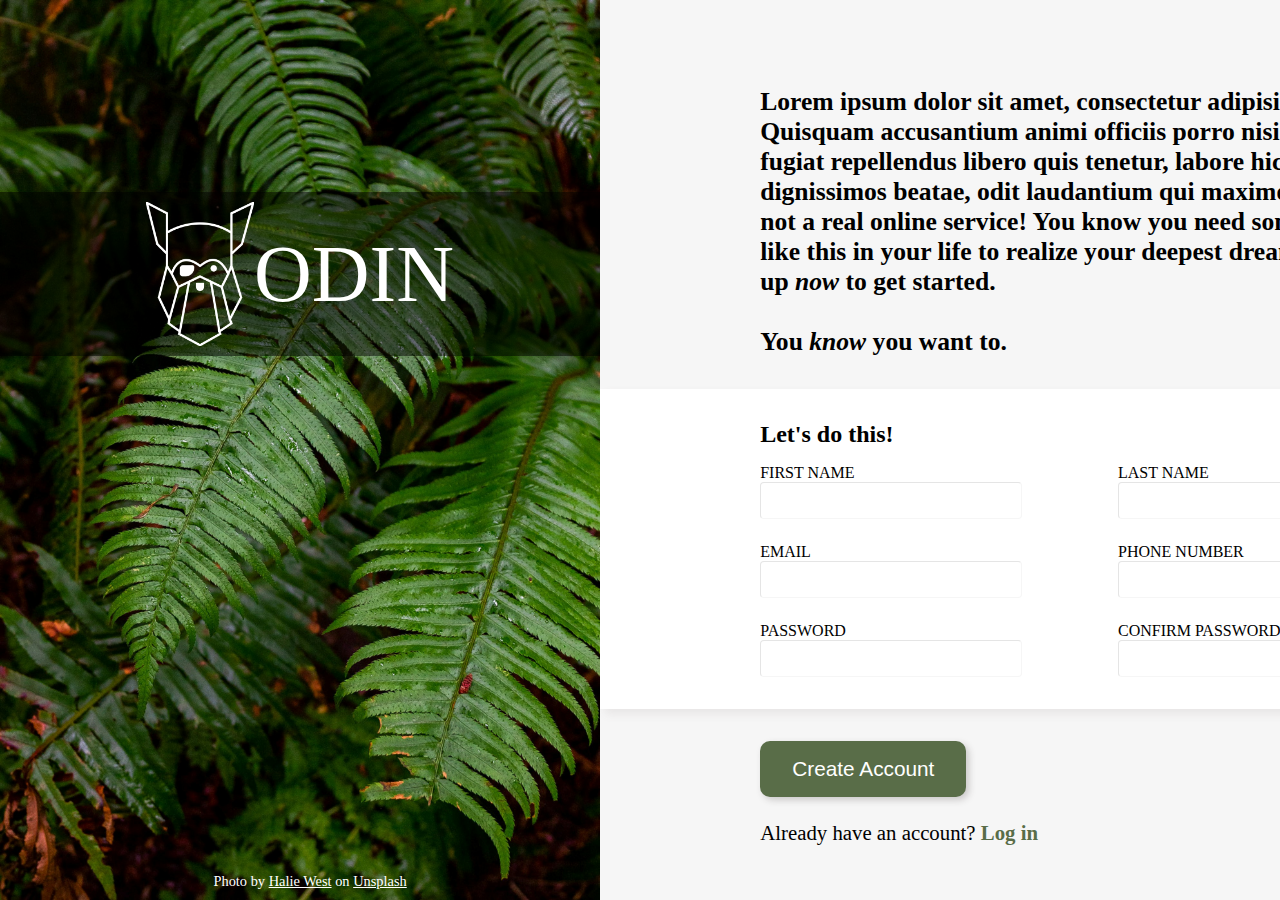
==== index.html @ 570ad026 "Everything except import of fonts" ====
<!DOCTYPE html>
<html lang="en">
<head>
    <meta charset="UTF-8">
    <meta name="viewport" content="width=device-width, initial-scale=1.0">
    <title>Document</title>
    <link rel="stylesheet" href="styles.css">
</head>
<body>
    <div class="img-wrap">
        <img src="bg.jpg" alt="leaves" id="bg">
        <div class="banner">
            <img src="odin-lined.png" id="odin-banner">
            <div id="banner-text">ODIN</div>
        </div>
        <div class="footer">
            Photo by <a href="https://www.instagram.com/haleywestco/?hl=en"><u>Halie West</u></a> on <a href="www.youtube.com"><u>Unsplash</u></a>
        </div>
    </div>

    <div class="right">
        <div class="words">
            Lorem ipsum dolor sit amet, consectetur adipisicing elit. Quisquam accusantium animi officiis porro nisi itaque fugiat repellendus libero quis tenetur, labore hic quas vel dignissimos beatae, odit laudantium qui maxime?
            This is not a real online service! You know you need something like this in your life to realize your deepest dreams. Sign up <i>now</i> to get started.
            <br> 
            <br> 
            You <i>know</i> you want to.
        </div>

        <div class="form"> 
            <div id="dothis">Let's do this!</div>
            <form action="#" method="post">
                <div>
                <div class="name">
                    <div>
                        <label for="first_name">FIRST NAME</label>
                        <br>
                        <input type="text" id="first_name">
                    </div>

                    <div>
                        <label for="last_name">LAST NAME</label>
                        <br>
                        <input type="text" id="last_name">
                    </div>
                </div>
                <div class="contact">
                    <div>
                        <label for="email">EMAIL</label>
                        <br>
                        <input type="email" id="email">
                    </div>

                    <div>
                        <label for="phone_number">PHONE NUMBER</label>
                        <br>
                        <input type="tel" id="phone_number">
                    </div>
                </div>
                <div class="passwords">
                    <div>
                        <label for="paswd">PASSWORD</label>
                        <br>
                        <input type="password" name="paswd" id="paswd">
                    </div>
                    <div>
                        <label for="conf_paswd">CONFIRM PASSWORD</label>
                        <br>
                        <input type="password" name="conf_paswd" id="conf_paswd">
                    </div>
                </div>
                </div>
            </form>
        </div>

        <div class="interact">
            <button type="button">Create Account</button>
            <div>
                Already have an account? <div>Log in</div>
            </div>
        </div>



    </div>

    
</body>
</html>
---- styles.css ----
body {
    margin: 0;
    height: 100%;
    display: flex;
}


/* Left section */
.img-wrap {
    display: flex;
    position: relative;
}

#bg {
    max-height: 100vh;
}

.banner {
    position: absolute;
    display: flex;
    top: 12rem;
    width: 100%;
    padding: 10px;
    box-sizing:border-box;
    background-color: rgb(0,0,0,50%);
    align-items: center;
    justify-content: center;
    font-size: 5rem;
    color: white;
}

#odin-banner {
    height: 9rem;
}

a {
    text-decoration: none;
    color: white;
}

a:visited {
    color: antiquewhite;
}

.footer {
    position: absolute;
    padding: 10px;
    bottom: 0;
    width: 100%;
    text-align: center;
    color: white;
    font-size: 0.9rem;
}

.right {
    display: flex;
    flex-direction: column;
    justify-content: center;
    background-color: rgb(211,211,211, 0.2);
    /* gap: 4rem; */
    --margin-val: 15rem;
    --padding-val: 4rem;
}

.words {
    font-size: 1.6rem;
    padding: 2rem 5rem 2rem 10rem;
    margin-right: var(--margin-value);
    font-weight: bold;
}

.form {
    background-color: white;
    display: flex;
    flex-direction: column;
    padding: 2rem 5rem 2rem 10rem;
    gap: 1rem;
    box-shadow: 5px 5px 9px rgb(231, 229, 229);
}


#dothis {
    font-size: 1.5rem;
    font-weight: bold;
}

.passwords, .contact, .name {
    display: flex;
    gap: 6rem;
}

form > div {
    display: flex;
    flex-direction: column;
    gap: 1.5rem;
}


input {
    font-size: 1.2rem;
    border-radius: 4px;
    padding: 0.4rem;
    border-color: rgb(211,211,211, 0.2);
    border-width: 1px;
    /* border-color: grey; */
}

input:focus { 
    outline: none !important;
    border-color: rgb(0,52,240);
    border-width: 1.5px;
    box-shadow: 3px 3px 7px rgb(202, 200, 200);
}


.interact {
    margin-top: 2rem; 
    margin-left: 10rem;
}

button {
    padding: 1rem 2rem 1rem 2rem;
    border-radius: 10px;
    border: none;
    background-color: #596D48;
    color: white;
    box-shadow: 3px 3px 7px rgb(202, 200, 200);
    font-size: 1.3rem;
}

.interact > div {
    font-size: 1.3rem;
    margin-top: 1.5rem;
}

.interact > div > div {
    display: inline;
    font-weight: bold;
    color: #596D48;
}
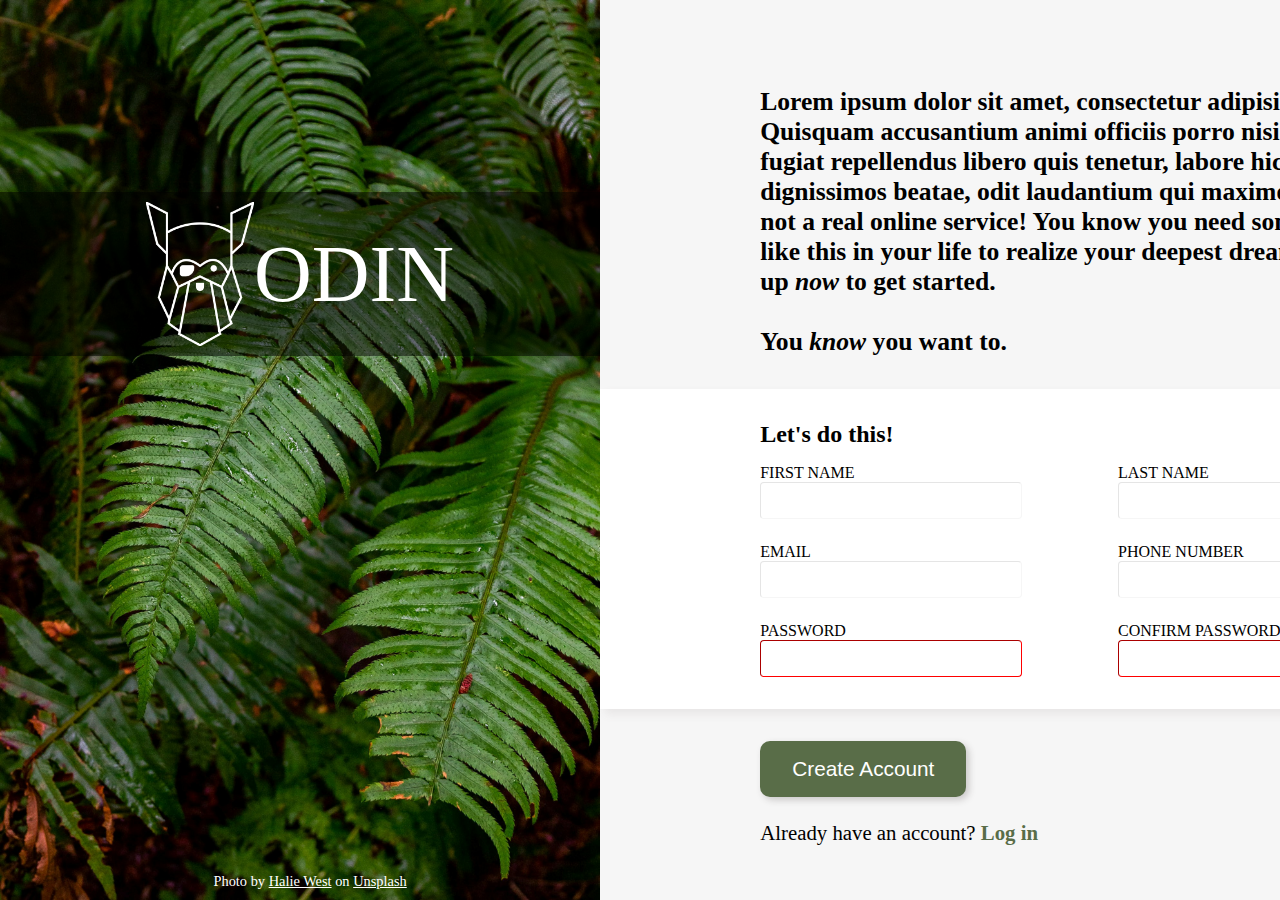
==== commit 19d830cd: "added invalid password response" ====
--- a/index.html
+++ b/index.html
@@ -61,12 +61,12 @@
                     <div>
                         <label for="paswd">PASSWORD</label>
                         <br>
-                        <input type="password" name="paswd" id="paswd">
+                        <input type="password" name="paswd" id="paswd" required>
                     </div>
                     <div>
                         <label for="conf_paswd">CONFIRM PASSWORD</label>
                         <br>
-                        <input type="password" name="conf_paswd" id="conf_paswd">
+                        <input type="password" name="conf_paswd" id="conf_paswd" required>
                     </div>
                 </div>
                 </div>
--- a/styles.css
+++ b/styles.css
@@ -138,3 +138,8 @@
     font-weight: bold;
     color: #596D48;
 }
+
+input[type="password"]:invalid {
+    outline: none !important;
+    border-color: red;
+}
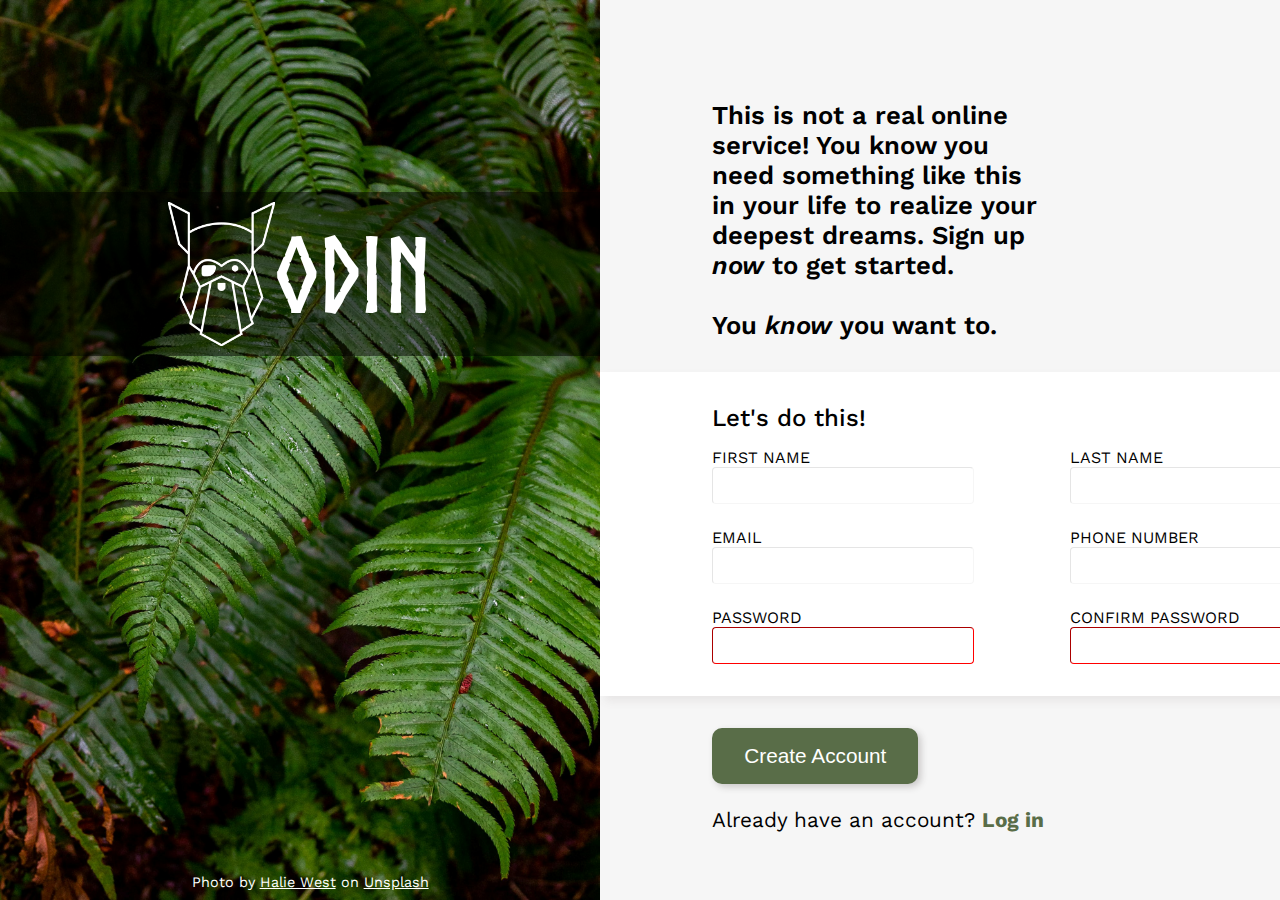
==== commit 685e3300: "Added fonts" ====
--- a/index.html
+++ b/index.html
@@ -5,6 +5,9 @@
     <meta name="viewport" content="width=device-width, initial-scale=1.0">
     <title>Document</title>
     <link rel="stylesheet" href="styles.css">
+    <link rel="preconnect" href="https://fonts.googleapis.com">
+    <link rel="preconnect" href="https://fonts.gstatic.com" crossorigin>
+    <link href="https://fonts.googleapis.com/css2?family=Work+Sans:ital,wght@0,100..900;1,100..900&display=swap" rel="stylesheet">
 </head>
 <body>
     <div class="img-wrap">
@@ -20,7 +23,6 @@
 
     <div class="right">
         <div class="words">
-            Lorem ipsum dolor sit amet, consectetur adipisicing elit. Quisquam accusantium animi officiis porro nisi itaque fugiat repellendus libero quis tenetur, labore hic quas vel dignissimos beatae, odit laudantium qui maxime?
             This is not a real online service! You know you need something like this in your life to realize your deepest dreams. Sign up <i>now</i> to get started.
             <br> 
             <br> 
@@ -76,7 +78,7 @@
         <div class="interact">
             <button type="button">Create Account</button>
             <div>
-                Already have an account? <div>Log in</div>
+                Already have an account? <a href="#">Log in</a>
             </div>
         </div>
 
--- a/styles.css
+++ b/styles.css
@@ -2,8 +2,13 @@
     margin: 0;
     height: 100%;
     display: flex;
+    font-family: "Work Sans", sans-serif;
 }
 
+@font-face {
+    font-family: Norse-Bold;
+    src: url('/Fonts/Norse-Bold\ \(1\).otf') format('opentype');
+}
 
 /* Left section */
 .img-wrap {
@@ -14,6 +19,8 @@
 #bg {
     max-height: 100vh;
 }
+
+
 
 .banner {
     position: absolute;
@@ -27,6 +34,11 @@
     justify-content: center;
     font-size: 5rem;
     color: white;
+}
+
+#banner-text {
+    font-family: "Norse-Bold";
+    font-size: 6.5rem;
 }
 
 #odin-banner {
@@ -64,16 +76,16 @@
 
 .words {
     font-size: 1.6rem;
-    padding: 2rem 5rem 2rem 10rem;
+    padding: 2rem 23rem 2rem 7rem;
     margin-right: var(--margin-value);
-    font-weight: bold;
+    font-weight: 600;
 }
 
 .form {
     background-color: white;
     display: flex;
     flex-direction: column;
-    padding: 2rem 5rem 2rem 10rem;
+    padding: 2rem 5rem 2rem 7rem;
     gap: 1rem;
     box-shadow: 5px 5px 9px rgb(231, 229, 229);
 }
@@ -81,7 +93,7 @@
 
 #dothis {
     font-size: 1.5rem;
-    font-weight: bold;
+    font-weight: 500;
 }
 
 .passwords, .contact, .name {
@@ -93,6 +105,7 @@
     display: flex;
     flex-direction: column;
     gap: 1.5rem;
+    font-weight: 400;
 }
 
 
@@ -105,6 +118,7 @@
     /* border-color: grey; */
 }
 
+
 input:focus { 
     outline: none !important;
     border-color: rgb(0,52,240);
@@ -114,8 +128,10 @@
 
 
 .interact {
-    margin-top: 2rem; 
-    margin-left: 10rem;
+    /* margin-top: 2rem; 
+    margin-left: 7rem; */
+    padding-top: 2rem;
+    padding-left: 7rem;
 }
 
 button {
@@ -133,7 +149,7 @@
     margin-top: 1.5rem;
 }
 
-.interact > div > div {
+.interact > div > a {
     display: inline;
     font-weight: bold;
     color: #596D48;
